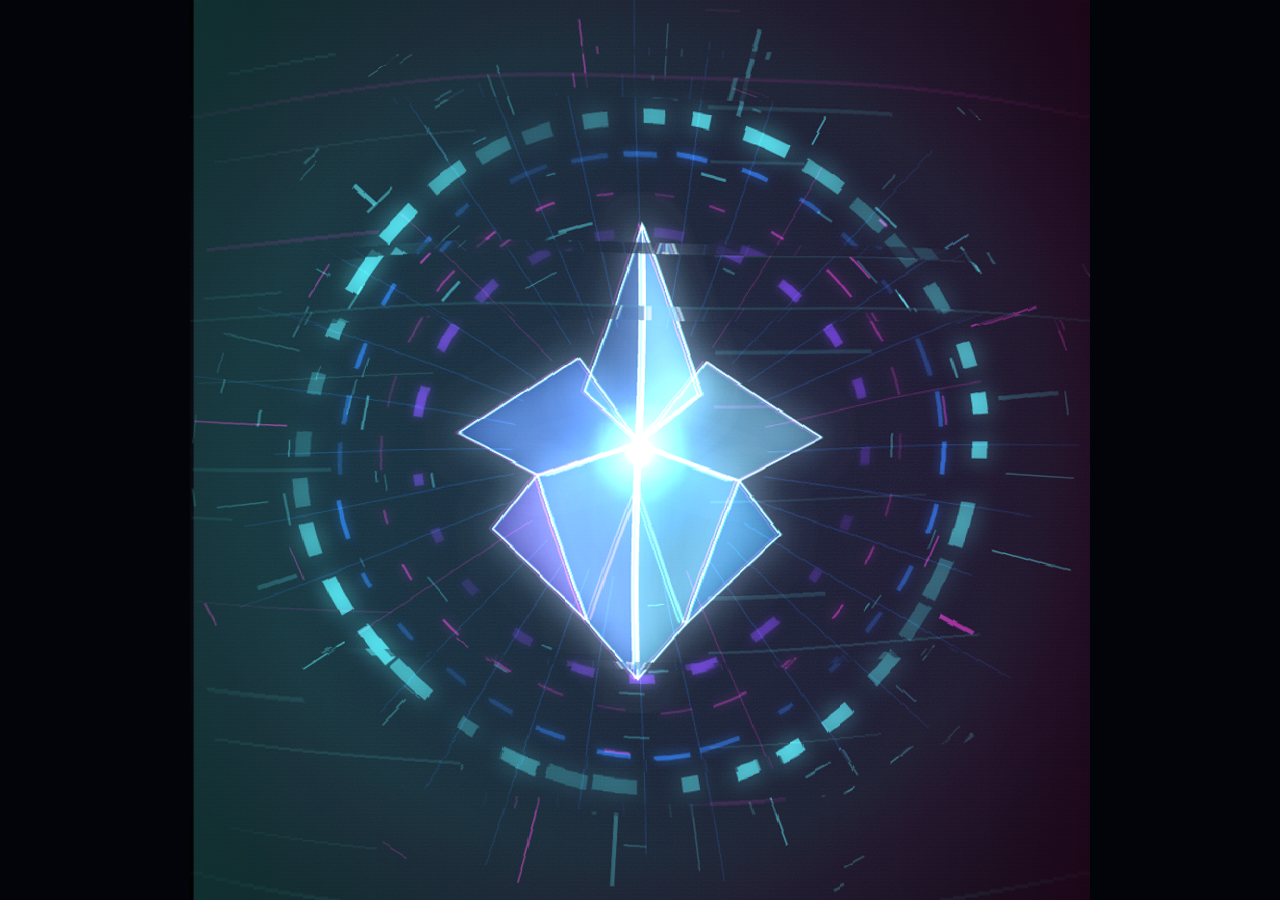
==== glitch-core/index.html @ b6e5d860 "Add files via upload" ====
<!DOCTYPE html>
<html lang="en">
<head>
  <meta charset="UTF-8" />
  <meta name="viewport" content="width=device-width, initial-scale=1, viewport-fit=cover" />
  <meta name="theme-color" content="#02040a" />
  <title>Glitch Core — Lens Distortion</title>
  <style>
    :root {
      color-scheme: dark;
      --cyan: #4ffcff;
      --blue: #1b75ff;
      --magenta: #ff2bd6;
      --violet: #7d31ff;
    }

    * { box-sizing: border-box; }

    html, body {
      width: 100%;
      height: 100%;
      margin: 0;
      overflow: hidden;
      background: #02040a;
    }

    body {
      display: grid;
      place-items: center;
      font-family: system-ui, sans-serif;
    }

    #stage {
      position: relative;
      width: min(100vw, 100vh);
      height: min(100vw, 100vh);
      overflow: hidden;
      isolation: isolate;
      background:
        radial-gradient(circle at 50% 48%, rgba(44, 104, 255, .13), transparent 38%),
        radial-gradient(circle at 50% 50%, #071022 0%, #02040a 68%, #000 100%);
    }

    canvas {
      position: absolute;
      inset: 0;
      width: 100%;
      height: 100%;
      image-rendering: auto;
    }

    #scanlines,
    #noise,
    #vignette,
    #lensGlow,
    #flash {
      position: absolute;
      inset: 0;
      pointer-events: none;
    }

    #scanlines {
      z-index: 5;
      opacity: .20;
      mix-blend-mode: screen;
      background: repeating-linear-gradient(
        to bottom,
        rgba(255,255,255,.035) 0,
        rgba(255,255,255,.035) 1px,
        rgba(0,0,0,.05) 2px,
        rgba(0,0,0,.05) 4px
      );
      animation: scanShift 7s linear infinite;
    }

    #noise {
      z-index: 6;
      opacity: .08;
      mix-blend-mode: screen;
      background-image: url("data:image/svg+xml,%3Csvg xmlns='http://www.w3.org/2000/svg' width='180' height='180' viewBox='0 0 180 180'%3E%3Cfilter id='n'%3E%3CfeTurbulence type='fractalNoise' baseFrequency='.95' numOctaves='3' stitchTiles='stitch'/%3E%3C/filter%3E%3Crect width='100%25' height='100%25' filter='url(%23n)' opacity='.9'/%3E%3C/svg%3E");
      animation: noiseMove .22s steps(2) infinite;
    }

    #lensGlow {
      z-index: 7;
      opacity: .72;
      mix-blend-mode: screen;
      background:
        radial-gradient(circle at 50% 50%, transparent 51%, rgba(79,252,255,.035) 63%, transparent 73%),
        radial-gradient(circle at 50% 50%, transparent 60%, rgba(255,43,214,.028) 77%, transparent 89%);
      animation: lensBreathe 5.2s ease-in-out infinite;
    }

    #vignette {
      z-index: 8;
      background:
        radial-gradient(circle at center, transparent 46%, rgba(0,0,0,.34) 77%, rgba(0,0,0,.86) 100%),
        linear-gradient(90deg, rgba(0,0,0,.25), transparent 13%, transparent 87%, rgba(0,0,0,.25));
    }

    #flash {
      z-index: 9;
      opacity: 0;
      mix-blend-mode: screen;
      background: linear-gradient(90deg, rgba(79,252,255,.45), rgba(255,43,214,.25));
    }

    @keyframes scanShift {
      from { transform: translateY(0); }
      to   { transform: translateY(8px); }
    }

    @keyframes noiseMove {
      0%   { transform: translate(0,0); }
      25%  { transform: translate(-2%,1%); }
      50%  { transform: translate(1%,-2%); }
      75%  { transform: translate(2%,2%); }
      100% { transform: translate(-1%,0); }
    }

    @keyframes lensBreathe {
      0%, 100% { transform: scale(1); opacity: .55; }
      50%      { transform: scale(1.035); opacity: .82; }
    }
  </style>
</head>
<body>
  <main id="stage" aria-label="Animated glitch art cooler display">
    <canvas id="display"></canvas>
    <div id="scanlines"></div>
    <div id="noise"></div>
    <div id="lensGlow"></div>
    <div id="vignette"></div>
    <div id="flash"></div>
  </main>

  <script>
    (() => {
      'use strict';

      const stage = document.getElementById('stage');
      const canvas = document.getElementById('display');
      const screenCtx = canvas.getContext('2d', { alpha: false });
      const flash = document.getElementById('flash');

      // The artwork is rendered off-screen first, then passed through a
      // two-axis strip warp to create animated barrel / lens distortion.
      const sceneCanvas = document.createElement('canvas');
      const warpCanvas = document.createElement('canvas');
      const ctx = sceneCanvas.getContext('2d', { alpha: false });
      const warpCtx = warpCanvas.getContext('2d', { alpha: false });

      const DPR_LIMIT = 1.75;
      const LENS_BANDS = 72;       // Lower this if the cooler browser struggles.
      const BASE_LENS = 0.085;     // Normal centre bulge strength.
      const LENS_BREATH = 0.014;   // Slow animated breathing amount.
      const GLITCH_LENS = 0.045;   // Extra distortion during glitch bursts.

      let dpr = 1;
      let size = 480;
      let last = performance.now();
      let glitchPower = 0;
      let nextGlitch = 500;
      let flashTime = 0;
      let seed = 1337;

      const particles = Array.from({ length: 86 }, (_, i) => ({
        a: Math.random() * Math.PI * 2,
        r: 78 + Math.random() * 170,
        s: 0.04 + Math.random() * 0.16,
        z: .3 + Math.random() * 1.1,
        l: 4 + Math.random() * 14,
        c: i % 6 === 0 ? 1 : 0
      }));

      function rand() {
        seed = (seed * 1664525 + 1013904223) >>> 0;
        return seed / 4294967296;
      }

      function configureCanvas(target, targetCtx) {
        target.width = Math.floor(size * dpr);
        target.height = Math.floor(size * dpr);
        targetCtx.setTransform(dpr, 0, 0, dpr, 0, 0);
        targetCtx.imageSmoothingEnabled = true;
        targetCtx.imageSmoothingQuality = 'high';
      }

      function resize() {
        const rect = stage.getBoundingClientRect();
        size = Math.max(1, Math.floor(Math.min(rect.width, rect.height)));
        dpr = Math.min(window.devicePixelRatio || 1, DPR_LIMIT);
        configureCanvas(canvas, screenCtx);
        configureCanvas(sceneCanvas, ctx);
        configureCanvas(warpCanvas, warpCtx);
      }

      function line(x1, y1, x2, y2, width, stroke, alpha = 1) {
        ctx.save();
        ctx.globalAlpha = alpha;
        ctx.strokeStyle = stroke;
        ctx.lineWidth = width;
        ctx.beginPath();
        ctx.moveTo(x1, y1);
        ctx.lineTo(x2, y2);
        ctx.stroke();
        ctx.restore();
      }

      function polygon(points, fill, stroke, glow = 0) {
        ctx.save();
        ctx.beginPath();
        ctx.moveTo(points[0][0], points[0][1]);
        for (let i = 1; i < points.length; i++) ctx.lineTo(points[i][0], points[i][1]);
        ctx.closePath();
        if (glow) {
          ctx.shadowBlur = glow;
          ctx.shadowColor = stroke || fill;
        }
        if (fill) {
          ctx.fillStyle = fill;
          ctx.fill();
        }
        if (stroke) {
          ctx.strokeStyle = stroke;
          ctx.lineWidth = 1.15;
          ctx.stroke();
        }
        ctx.restore();
      }

      function drawBackground(t, cx, cy, scale) {
        ctx.fillStyle = '#02040a';
        ctx.fillRect(0, 0, size, size);

        const g = ctx.createRadialGradient(cx, cy, 10, cx, cy, size * .68);
        g.addColorStop(0, 'rgba(15,54,95,.42)');
        g.addColorStop(.30, 'rgba(7,21,45,.46)');
        g.addColorStop(.72, 'rgba(2,6,15,.88)');
        g.addColorStop(1, '#010206');
        ctx.fillStyle = g;
        ctx.fillRect(0, 0, size, size);

        ctx.save();
        ctx.translate(cx, cy);
        ctx.rotate(-t * .018);
        ctx.globalAlpha = .19;
        for (let i = 0; i < 32; i++) {
          const a = i / 32 * Math.PI * 2;
          const len = size * (.34 + ((i * 19) % 7) * .018);
          line(Math.cos(a) * 60 * scale, Math.sin(a) * 60 * scale,
               Math.cos(a) * len, Math.sin(a) * len, .55,
               i % 7 === 0 ? '#ff2bd6' : '#1b75ff', .48);
        }
        ctx.restore();
      }

      function drawParticles(t, cx, cy, scale) {
        ctx.save();
        ctx.translate(cx, cy);
        ctx.globalCompositeOperation = 'lighter';
        for (const p of particles) {
          const a = p.a + t * p.s;
          const pulse = .72 + Math.sin(t * 2.2 + p.a * 4) * .28;
          const r = p.r * scale + Math.sin(t * .9 + p.a * 3) * 4 * scale;
          const x = Math.cos(a) * r;
          const y = Math.sin(a) * r * .92;
          ctx.save();
          ctx.translate(x, y);
          ctx.rotate(a + Math.PI / 2);
          ctx.fillStyle = p.c
            ? `rgba(255,43,214,${.18 + pulse * .36})`
            : `rgba(79,252,255,${.12 + pulse * .34})`;
          ctx.fillRect(-p.l * scale * .5, -p.z * scale * .5, p.l * scale, p.z * scale);
          ctx.restore();
        }
        ctx.restore();
      }

      function drawRings(t, cx, cy, scale) {
        ctx.save();
        ctx.translate(cx, cy);
        ctx.globalCompositeOperation = 'lighter';

        const ringDefs = [
          { r: 159, w: 7,   a: .63, s:  .18, c: '#4ffcff' },
          { r: 142, w: 2.2, a: .52, s: -.28, c: '#1b75ff' },
          { r: 123, w: 1.1, a: .46, s:  .41, c: '#ff2bd6' },
          { r: 105, w: 4.6, a: .42, s: -.13, c: '#7d31ff' }
        ];

        for (let ri = 0; ri < ringDefs.length; ri++) {
          const rd = ringDefs[ri];
          const count = 36 - ri * 5;
          ctx.save();
          ctx.rotate(t * rd.s);
          for (let i = 0; i < count; i++) {
            const a = i / count * Math.PI * 2;
            const wobble = Math.sin(t * 1.7 + i * 1.73 + ri) * .018;
            const seg = .055 + ((i * 7 + ri * 5) % 8) * .012;
            const r = (rd.r + Math.sin(t * 1.4 + i) * 1.7) * scale;
            ctx.beginPath();
            ctx.arc(0, 0, r, a + wobble, a + seg + wobble);
            ctx.lineWidth = rd.w * scale;
            ctx.strokeStyle = rd.c;
            ctx.globalAlpha = rd.a * (.65 + .35 * Math.sin(t * 2.1 + i * .91));
            ctx.shadowBlur = ri === 0 ? 12 * scale : 5 * scale;
            ctx.shadowColor = rd.c;
            ctx.stroke();
          }
          ctx.restore();
        }

        for (let i = 0; i < 28; i++) {
          const a = i / 28 * Math.PI * 2 + t * .045;
          const flicker = .45 + .55 * Math.sin(t * 3.4 + i * 2.1);
          const r1 = (167 + (i % 4) * 3) * scale;
          const r2 = (178 + (i % 7) * 5 + flicker * 8) * scale;
          line(Math.cos(a) * r1, Math.sin(a) * r1,
               Math.cos(a) * r2, Math.sin(a) * r2,
               (i % 5 === 0 ? 2.2 : .8) * scale,
               i % 6 === 0 ? '#ff2bd6' : '#4ffcff',
               .22 + flicker * .42);
        }

        ctx.restore();
      }

      function drawCrystalLayer(cx, cy, scale, xOffset, color, alpha) {
        ctx.save();
        ctx.translate(cx + xOffset, cy);
        ctx.globalAlpha = alpha;
        ctx.globalCompositeOperation = 'lighter';

        const s = scale;
        const glow = 18 * s;

        polygon([[0,-111*s],[-28*s,-29*s],[0,-5*s],[29*s,-29*s]], 'rgba(26,101,255,.16)', color, glow);
        polygon([[0,-111*s],[0,-5*s],[29*s,-29*s]], 'rgba(111,238,255,.19)', color, glow);
        polygon([[-31*s,-45*s],[-88*s,-7*s],[-49*s,13*s],[0,-4*s]], 'rgba(24,84,255,.22)', color, glow);
        polygon([[31*s,-45*s],[88*s,-7*s],[49*s,13*s],[0,-4*s]], 'rgba(89,223,255,.19)', color, glow);
        polygon([[0,-5*s],[-49*s,13*s],[-24*s,83*s],[0,110*s]], 'rgba(13,71,176,.35)', color, glow);
        polygon([[0,-5*s],[49*s,13*s],[24*s,83*s],[0,110*s]], 'rgba(57,213,255,.24)', color, glow);
        polygon([[-49*s,13*s],[-70*s,40*s],[-24*s,83*s]], 'rgba(91,45,255,.25)', color, glow);
        polygon([[49*s,13*s],[70*s,40*s],[24*s,83*s]], 'rgba(0,160,255,.23)', color, glow);

        line(0,-98*s,0,103*s,1.2*s,'#dffeff',.78);
        line(-45*s,13*s,0,-4*s,.85*s,'#4ffcff',.72);
        line(45*s,13*s,0,-4*s,.85*s,'#4ffcff',.72);
        line(-23*s,82*s,0,18*s,.72*s,'#7d31ff',.62);
        line(23*s,82*s,0,18*s,.72*s,'#4ffcff',.62);

        ctx.restore();
      }

      function drawCrystal(t, cx, cy, scale) {
        const pulse = .94 + Math.sin(t * 2.35) * .035;
        const jitter = glitchPower > .15 ? (rand() - .5) * 6 * glitchPower : 0;
        const s = scale * pulse;

        drawCrystalLayer(cx, cy, s, -2.6 * glitchPower + jitter, '#ff2bd6', .36 * glitchPower);
        drawCrystalLayer(cx, cy, s,  2.8 * glitchPower + jitter, '#4ffcff', .38 * glitchPower);
        drawCrystalLayer(cx, cy, s, jitter * .35, '#bffcff', .96);

        ctx.save();
        ctx.globalCompositeOperation = 'lighter';
        const flare = ctx.createRadialGradient(cx, cy, 0, cx, cy, 58 * scale);
        flare.addColorStop(0, 'rgba(255,255,255,.98)');
        flare.addColorStop(.13, 'rgba(112,245,255,.74)');
        flare.addColorStop(.44, 'rgba(38,124,255,.22)');
        flare.addColorStop(1, 'rgba(0,0,0,0)');
        ctx.fillStyle = flare;
        ctx.beginPath();
        ctx.arc(cx, cy, 58 * scale, 0, Math.PI * 2);
        ctx.fill();
        ctx.restore();
      }

      function drawDataBars(t, cx, cy, scale) {
        ctx.save();
        ctx.globalCompositeOperation = 'lighter';
        for (let i = 0; i < 22; i++) {
          const y = (24 + i * 19 + ((t * 48 + i * 13) % 19)) * scale;
          const wide = ((i * 37) % 120 + 18) * scale;
          const left = i % 2 ? cx - 210 * scale : cx + 34 * scale;
          ctx.fillStyle = i % 5 === 0 ? 'rgba(255,43,214,.15)' : 'rgba(79,252,255,.12)';
          ctx.fillRect(left, y, wide, Math.max(.5, ((i % 3) + 1) * .65 * scale));
        }
        ctx.restore();
      }

      function drawGlitchSlices() {
        if (glitchPower < .04) return;

        const count = 3 + Math.floor(glitchPower * 10);
        const snapshot = document.createElement('canvas');
        snapshot.width = sceneCanvas.width;
        snapshot.height = sceneCanvas.height;
        snapshot.getContext('2d').drawImage(sceneCanvas, 0, 0);

        ctx.save();
        for (let i = 0; i < count; i++) {
          const h = (2 + rand() * 24) * dpr;
          const y = rand() * (sceneCanvas.height - h);
          const dx = (rand() - .5) * 55 * dpr * glitchPower;
          ctx.globalAlpha = .38 + rand() * .58;
          ctx.drawImage(snapshot, 0, y, sceneCanvas.width, h,
                        dx / dpr, y / dpr, size, h / dpr);

          if (rand() > .62) {
            ctx.fillStyle = rand() > .5 ? 'rgba(79,252,255,.18)' : 'rgba(255,43,214,.16)';
            ctx.fillRect(0, y / dpr, size, Math.max(1, h / dpr * .16));
          }
        }
        ctx.restore();
      }

      function applyLensDistortion(t) {
        const breath = Math.sin(t * 1.18) * LENS_BREATH;
        const strength = BASE_LENS + breath + glitchPower * GLITCH_LENS;
        const band = size / LENS_BANDS;
        const burstWobble = .35 + glitchPower * 4.8;

        // Horizontal bulge: middle rows widen the image most.
        warpCtx.setTransform(dpr, 0, 0, dpr, 0, 0);
        warpCtx.globalCompositeOperation = 'source-over';
        warpCtx.globalAlpha = 1;
        warpCtx.fillStyle = '#02040a';
        warpCtx.fillRect(0, 0, size, size);

        for (let i = 0; i < LENS_BANDS; i++) {
          const y = i * band;
          const h = band + 1.25;
          const ny = ((y + band * .5) - size * .5) / (size * .5);
          const curve = Math.max(0, 1 - ny * ny);
          const widthScale = 1 + strength * curve;
          const destW = size * widthScale;
          const wobble = Math.sin(t * 1.9 + ny * 5.2) * burstWobble * curve;
          const dx = (size - destW) * .5 + wobble;

          warpCtx.drawImage(
            sceneCanvas,
            0, Math.floor(y * dpr), sceneCanvas.width, Math.ceil(h * dpr),
            dx, y, destW, h
          );
        }

        // Vertical bulge: middle columns stretch vertically most.
        screenCtx.setTransform(dpr, 0, 0, dpr, 0, 0);
        screenCtx.globalCompositeOperation = 'source-over';
        screenCtx.globalAlpha = 1;
        screenCtx.fillStyle = '#02040a';
        screenCtx.fillRect(0, 0, size, size);

        for (let i = 0; i < LENS_BANDS; i++) {
          const x = i * band;
          const w = band + 1.25;
          const nx = ((x + band * .5) - size * .5) / (size * .5);
          const curve = Math.max(0, 1 - nx * nx);
          const heightScale = 1 + strength * curve;
          const destH = size * heightScale;
          const wobble = Math.cos(t * 1.55 + nx * 4.8) * burstWobble * curve;
          const dy = (size - destH) * .5 + wobble;

          screenCtx.drawImage(
            warpCanvas,
            Math.floor(x * dpr), 0, Math.ceil(w * dpr), warpCanvas.height,
            x, dy, w, destH
          );
        }

        // Thin refractive highlight around the lens perimeter.
        screenCtx.save();
        screenCtx.globalCompositeOperation = 'screen';
        screenCtx.globalAlpha = .22 + glitchPower * .12;
        const rim = screenCtx.createRadialGradient(
          size * .5, size * .5, size * .31,
          size * .5, size * .5, size * .56
        );
        rim.addColorStop(0, 'rgba(0,0,0,0)');
        rim.addColorStop(.58, 'rgba(79,252,255,.025)');
        rim.addColorStop(.79, 'rgba(255,43,214,.045)');
        rim.addColorStop(1, 'rgba(0,0,0,0)');
        screenCtx.fillStyle = rim;
        screenCtx.fillRect(0, 0, size, size);
        screenCtx.restore();
      }

      function draw(tms) {
        const dt = Math.min(40, tms - last);
        last = tms;
        const t = tms / 1000;
        const scale = size / 480;
        const cx = size / 2;
        const cy = size / 2;

        if (tms > nextGlitch) {
          glitchPower = .4 + Math.random() * .7;
          flashTime = Math.random() > .6 ? 70 + Math.random() * 90 : 0;
          nextGlitch = tms + 520 + Math.random() * 1800;
        }
        glitchPower *= Math.pow(.935, dt / 16.67);

        drawBackground(t, cx, cy, scale);
        drawDataBars(t, cx, cy, scale);
        drawParticles(t, cx, cy, scale);
        drawRings(t, cx, cy, scale);
        drawCrystal(t, cx, cy, scale);
        drawGlitchSlices();
        applyLensDistortion(t);

        if (flashTime > 0) {
          flashTime -= dt;
          flash.style.opacity = String(Math.min(.4, flashTime / 180));
          flash.style.transform = `translateX(${(Math.random() - .5) * 9}px)`;
        } else {
          flash.style.opacity = '0';
        }

        requestAnimationFrame(draw);
      }

      window.addEventListener('resize', resize, { passive: true });
      document.addEventListener('visibilitychange', () => {
        last = performance.now();
      });

      resize();
      requestAnimationFrame(draw);
    })();
  </script>
</body>
</html>
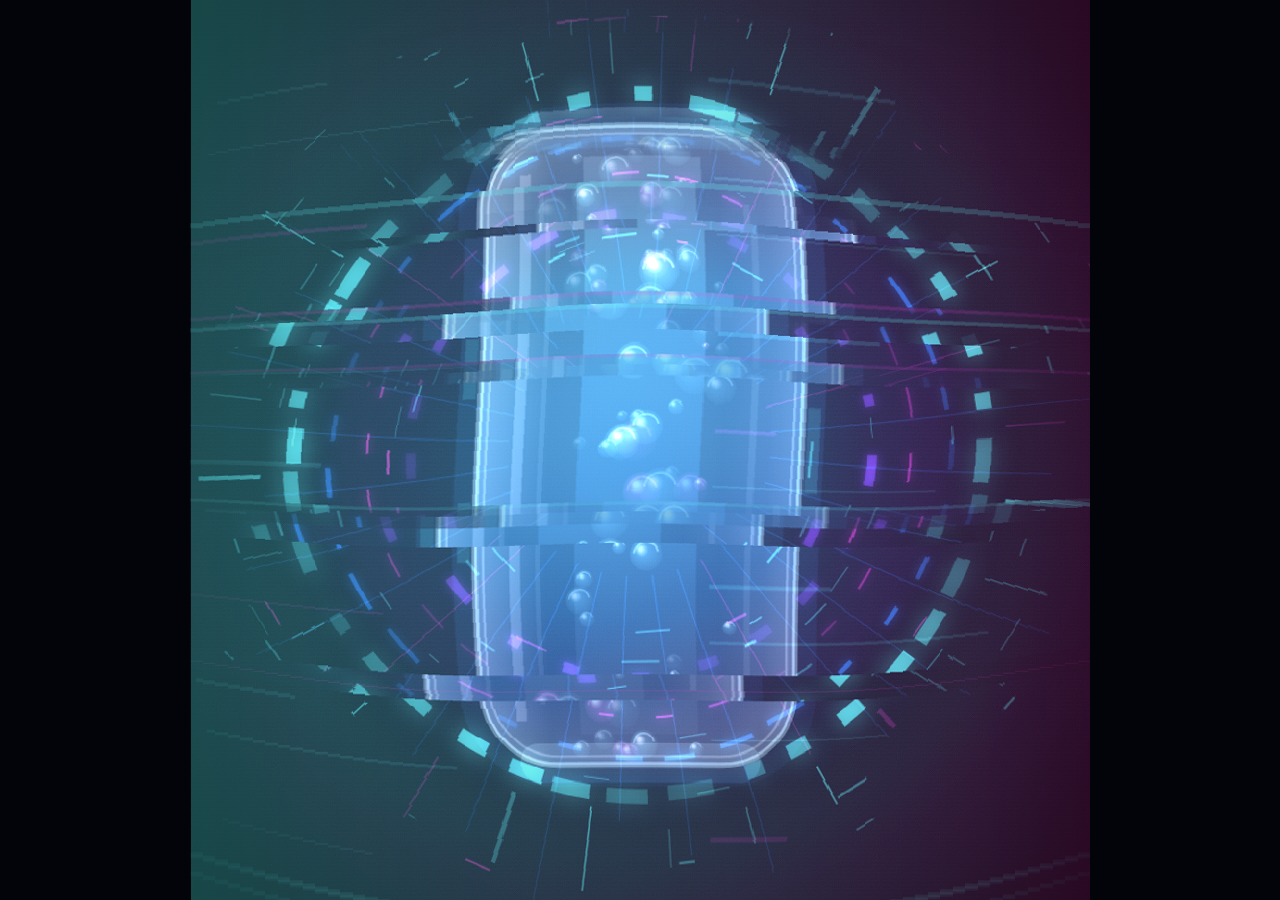
==== commit a0099efa: "Add files via upload" ====
--- a/glitch-core/index.html
+++ b/glitch-core/index.html
@@ -4,7 +4,7 @@
   <meta charset="UTF-8" />
   <meta name="viewport" content="width=device-width, initial-scale=1, viewport-fit=cover" />
   <meta name="theme-color" content="#02040a" />
-  <title>Glitch Core — Lens Distortion</title>
+  <title>Glitch Core — Premium Cryo Chamber</title>
   <style>
     :root {
       color-scheme: dark;
@@ -143,18 +143,16 @@
       const screenCtx = canvas.getContext('2d', { alpha: false });
       const flash = document.getElementById('flash');
 
-      // The artwork is rendered off-screen first, then passed through a
-      // two-axis strip warp to create animated barrel / lens distortion.
       const sceneCanvas = document.createElement('canvas');
       const warpCanvas = document.createElement('canvas');
       const ctx = sceneCanvas.getContext('2d', { alpha: false });
       const warpCtx = warpCanvas.getContext('2d', { alpha: false });
 
       const DPR_LIMIT = 1.75;
-      const LENS_BANDS = 72;       // Lower this if the cooler browser struggles.
-      const BASE_LENS = 0.085;     // Normal centre bulge strength.
-      const LENS_BREATH = 0.014;   // Slow animated breathing amount.
-      const GLITCH_LENS = 0.045;   // Extra distortion during glitch bursts.
+      const LENS_BANDS = 72;
+      const BASE_LENS = 0.085;
+      const LENS_BREATH = 0.014;
+      const GLITCH_LENS = 0.075;
 
       let dpr = 1;
       let size = 480;
@@ -173,9 +171,32 @@
         c: i % 6 === 0 ? 1 : 0
       }));
 
+      const bubbles = Array.from({ length: 68 }, () => ({
+        x: 0,
+        y: 0,
+        r: 0,
+        speed: 0,
+        drift: 0,
+        wobble: 0,
+        alpha: 0,
+        tint: 0
+      }));
+
       function rand() {
         seed = (seed * 1664525 + 1013904223) >>> 0;
         return seed / 4294967296;
+      }
+
+      function resetBubble(b, initial = false) {
+        const spread = 72;
+        b.x = (rand() - .5) * spread;
+        b.y = initial ? (rand() * 248 - 124) : 128 + rand() * 22;
+        b.r = 1.6 + rand() * 8.8;
+        b.speed = .34 + rand() * .74;
+        b.drift = .35 + rand() * 1.25;
+        b.wobble = rand() * Math.PI * 2;
+        b.alpha = .14 + rand() * .46;
+        b.tint = rand();
       }
 
       function configureCanvas(target, targetCtx) {
@@ -326,53 +347,168 @@
         ctx.restore();
       }
 
-      function drawCrystalLayer(cx, cy, scale, xOffset, color, alpha) {
-        ctx.save();
-        ctx.translate(cx + xOffset, cy);
-        ctx.globalAlpha = alpha;
+      function roundRectPath(x, y, w, h, r) {
+        const rr = Math.min(r, w * .5, h * .5);
+        ctx.beginPath();
+        ctx.moveTo(x + rr, y);
+        ctx.arcTo(x + w, y, x + w, y + h, rr);
+        ctx.arcTo(x + w, y + h, x, y + h, rr);
+        ctx.arcTo(x, y + h, x, y, rr);
+        ctx.arcTo(x, y, x + w, y, rr);
+        ctx.closePath();
+      }
+
+      function drawCryoChamber(t, cx, cy, scale) {
+        const chamberW = 148 * scale;
+        const chamberH = 292 * scale;
+        const x = cx - chamberW / 2;
+        const y = cy - chamberH / 2;
+        const radius = 34 * scale;
+
+        ctx.save();
         ctx.globalCompositeOperation = 'lighter';
 
-        const s = scale;
-        const glow = 18 * s;
-
-        polygon([[0,-111*s],[-28*s,-29*s],[0,-5*s],[29*s,-29*s]], 'rgba(26,101,255,.16)', color, glow);
-        polygon([[0,-111*s],[0,-5*s],[29*s,-29*s]], 'rgba(111,238,255,.19)', color, glow);
-        polygon([[-31*s,-45*s],[-88*s,-7*s],[-49*s,13*s],[0,-4*s]], 'rgba(24,84,255,.22)', color, glow);
-        polygon([[31*s,-45*s],[88*s,-7*s],[49*s,13*s],[0,-4*s]], 'rgba(89,223,255,.19)', color, glow);
-        polygon([[0,-5*s],[-49*s,13*s],[-24*s,83*s],[0,110*s]], 'rgba(13,71,176,.35)', color, glow);
-        polygon([[0,-5*s],[49*s,13*s],[24*s,83*s],[0,110*s]], 'rgba(57,213,255,.24)', color, glow);
-        polygon([[-49*s,13*s],[-70*s,40*s],[-24*s,83*s]], 'rgba(91,45,255,.25)', color, glow);
-        polygon([[49*s,13*s],[70*s,40*s],[24*s,83*s]], 'rgba(0,160,255,.23)', color, glow);
-
-        line(0,-98*s,0,103*s,1.2*s,'#dffeff',.78);
-        line(-45*s,13*s,0,-4*s,.85*s,'#4ffcff',.72);
-        line(45*s,13*s,0,-4*s,.85*s,'#4ffcff',.72);
-        line(-23*s,82*s,0,18*s,.72*s,'#7d31ff',.62);
-        line(23*s,82*s,0,18*s,.72*s,'#4ffcff',.62);
-
-        ctx.restore();
-      }
-
-      function drawCrystal(t, cx, cy, scale) {
-        const pulse = .94 + Math.sin(t * 2.35) * .035;
-        const jitter = glitchPower > .15 ? (rand() - .5) * 6 * glitchPower : 0;
-        const s = scale * pulse;
-
-        drawCrystalLayer(cx, cy, s, -2.6 * glitchPower + jitter, '#ff2bd6', .36 * glitchPower);
-        drawCrystalLayer(cx, cy, s,  2.8 * glitchPower + jitter, '#4ffcff', .38 * glitchPower);
-        drawCrystalLayer(cx, cy, s, jitter * .35, '#bffcff', .96);
-
-        ctx.save();
-        ctx.globalCompositeOperation = 'lighter';
-        const flare = ctx.createRadialGradient(cx, cy, 0, cx, cy, 58 * scale);
-        flare.addColorStop(0, 'rgba(255,255,255,.98)');
-        flare.addColorStop(.13, 'rgba(112,245,255,.74)');
-        flare.addColorStop(.44, 'rgba(38,124,255,.22)');
-        flare.addColorStop(1, 'rgba(0,0,0,0)');
-        ctx.fillStyle = flare;
+        const aura = ctx.createRadialGradient(cx, cy, 28 * scale, cx, cy, 176 * scale);
+        aura.addColorStop(0, 'rgba(109,237,255,.16)');
+        aura.addColorStop(.36, 'rgba(46,152,255,.14)');
+        aura.addColorStop(.72, 'rgba(122,40,255,.08)');
+        aura.addColorStop(1, 'rgba(0,0,0,0)');
+        ctx.fillStyle = aura;
         ctx.beginPath();
-        ctx.arc(cx, cy, 58 * scale, 0, Math.PI * 2);
+        ctx.ellipse(cx, cy, 162 * scale, 174 * scale, 0, 0, Math.PI * 2);
         ctx.fill();
+
+        roundRectPath(x - 10 * scale, y - 10 * scale, chamberW + 20 * scale, chamberH + 20 * scale, radius + 8 * scale);
+        const frameFill = ctx.createLinearGradient(x, y, x + chamberW, y + chamberH);
+        frameFill.addColorStop(0, 'rgba(13,34,67,.32)');
+        frameFill.addColorStop(.4, 'rgba(29,75,135,.20)');
+        frameFill.addColorStop(1, 'rgba(8,19,40,.34)');
+        ctx.fillStyle = frameFill;
+        ctx.fill();
+
+        roundRectPath(x, y, chamberW, chamberH, radius);
+        const glass = ctx.createLinearGradient(x, y, x + chamberW, y + chamberH);
+        glass.addColorStop(0, 'rgba(225,248,255,.12)');
+        glass.addColorStop(.12, 'rgba(124,227,255,.14)');
+        glass.addColorStop(.38, 'rgba(45,146,255,.23)');
+        glass.addColorStop(.72, 'rgba(16,86,188,.19)');
+        glass.addColorStop(1, 'rgba(236,252,255,.08)');
+        ctx.fillStyle = glass;
+        ctx.fill();
+
+        ctx.save();
+        roundRectPath(x, y, chamberW, chamberH, radius);
+        ctx.clip();
+
+        const internalGlow = ctx.createLinearGradient(cx, y, cx, y + chamberH);
+        internalGlow.addColorStop(0, 'rgba(255,255,255,.05)');
+        internalGlow.addColorStop(.24, 'rgba(104,228,255,.17)');
+        internalGlow.addColorStop(.58, 'rgba(59,156,255,.16)');
+        internalGlow.addColorStop(1, 'rgba(10,37,96,.14)');
+        ctx.fillStyle = internalGlow;
+        ctx.fillRect(x, y, chamberW, chamberH);
+
+        const core = ctx.createLinearGradient(cx, y, cx, y + chamberH);
+        core.addColorStop(0, 'rgba(255,255,255,.08)');
+        core.addColorStop(.18, 'rgba(140,239,255,.16)');
+        core.addColorStop(.55, 'rgba(52,154,255,.12)');
+        core.addColorStop(1, 'rgba(255,255,255,.02)');
+        ctx.fillStyle = core;
+        ctx.fillRect(cx - 28 * scale, y + 14 * scale, 56 * scale, chamberH - 28 * scale);
+
+        for (const b of bubbles) {
+          b.y -= b.speed * (1 + Math.sin(t * 1.05 + b.wobble) * .16) * 1.9 * scale;
+          if (b.y < -136) resetBubble(b, false);
+          const bx = cx + b.x * scale + Math.sin(t * b.drift + b.wobble) * 10.5 * scale;
+          const by = cy + b.y * scale + Math.cos(t * 1.65 + b.wobble) * 1.8 * scale;
+          const br = b.r * scale * (0.92 + Math.sin(t * 1.8 + b.wobble) * .1);
+
+          ctx.save();
+          ctx.globalAlpha = b.alpha;
+          const bg = ctx.createRadialGradient(bx - br * .34, by - br * .34, br * .12, bx, by, br * 1.24);
+          if (b.tint > .75) {
+            bg.addColorStop(0, 'rgba(255,255,255,.95)');
+            bg.addColorStop(.28, 'rgba(255,110,233,.30)');
+            bg.addColorStop(1, 'rgba(255,110,233,0)');
+          } else {
+            bg.addColorStop(0, 'rgba(255,255,255,.96)');
+            bg.addColorStop(.26, 'rgba(143,239,255,.30)');
+            bg.addColorStop(1, 'rgba(143,239,255,0)');
+          }
+          ctx.fillStyle = bg;
+          ctx.beginPath();
+          ctx.arc(bx, by, br, 0, Math.PI * 2);
+          ctx.fill();
+
+          ctx.strokeStyle = b.tint > .75 ? 'rgba(255,110,233,.42)' : 'rgba(218,250,255,.50)';
+          ctx.lineWidth = Math.max(.7, br * .12);
+          ctx.beginPath();
+          ctx.arc(bx, by, br * .76, Math.PI * 1.03, Math.PI * 1.92);
+          ctx.stroke();
+          ctx.restore();
+        }
+
+        const sheen = ctx.createLinearGradient(x, y, x + chamberW, y);
+        sheen.addColorStop(0, 'rgba(255,255,255,.24)');
+        sheen.addColorStop(.14, 'rgba(255,255,255,.08)');
+        sheen.addColorStop(.22, 'rgba(255,255,255,0)');
+        sheen.addColorStop(.76, 'rgba(255,255,255,0)');
+        sheen.addColorStop(.9, 'rgba(255,255,255,.07)');
+        sheen.addColorStop(1, 'rgba(255,255,255,.18)');
+        ctx.fillStyle = sheen;
+        ctx.fillRect(x, y, chamberW, chamberH);
+
+        ctx.fillStyle = 'rgba(255,255,255,.14)';
+        ctx.fillRect(x + 16 * scale, y + 20 * scale, 5 * scale, chamberH - 40 * scale);
+        ctx.fillStyle = 'rgba(255,255,255,.06)';
+        ctx.fillRect(x + 28 * scale, y + 28 * scale, 2.2 * scale, chamberH - 56 * scale);
+        ctx.fillRect(x + chamberW - 24 * scale, y + 34 * scale, 3 * scale, chamberH - 68 * scale);
+
+        const frost = ctx.createLinearGradient(cx, y, cx, y + chamberH);
+        frost.addColorStop(0, 'rgba(255,255,255,.12)');
+        frost.addColorStop(.10, 'rgba(255,255,255,0)');
+        frost.addColorStop(.88, 'rgba(255,255,255,0)');
+        frost.addColorStop(1, 'rgba(255,255,255,.10)');
+        ctx.fillStyle = frost;
+        ctx.fillRect(x, y, chamberW, chamberH);
+
+        ctx.restore();
+
+        ctx.lineWidth = 2.6 * scale;
+        ctx.strokeStyle = 'rgba(214,250,255,.34)';
+        roundRectPath(x, y, chamberW, chamberH, radius);
+        ctx.stroke();
+
+        ctx.lineWidth = 1.15 * scale;
+        ctx.strokeStyle = 'rgba(255,255,255,.18)';
+        roundRectPath(x + 4 * scale, y + 4 * scale, chamberW - 8 * scale, chamberH - 8 * scale, radius - 3 * scale);
+        ctx.stroke();
+
+        const capW = chamberW * .78;
+        const capX = cx - capW / 2;
+        const capH = 18 * scale;
+
+        const topCap = ctx.createLinearGradient(cx, y - 14 * scale, cx, y + 12 * scale);
+        topCap.addColorStop(0, 'rgba(230,249,255,.24)');
+        topCap.addColorStop(.55, 'rgba(93,198,255,.18)');
+        topCap.addColorStop(1, 'rgba(20,60,120,.12)');
+        ctx.fillStyle = topCap;
+        roundRectPath(capX, y - 8 * scale, capW, capH, 9 * scale);
+        ctx.fill();
+
+        const bottomCap = ctx.createLinearGradient(cx, y + chamberH - 10 * scale, cx, y + chamberH + 20 * scale);
+        bottomCap.addColorStop(0, 'rgba(220,247,255,.14)');
+        bottomCap.addColorStop(.6, 'rgba(62,148,255,.16)');
+        bottomCap.addColorStop(1, 'rgba(14,42,90,.22)');
+        ctx.fillStyle = bottomCap;
+        roundRectPath(capX, y + chamberH - 10 * scale, capW, capH, 9 * scale);
+        ctx.fill();
+
+        ctx.fillStyle = 'rgba(79,252,255,.13)';
+        ctx.fillRect(x - 8 * scale, cy - 52 * scale, 6 * scale, 28 * scale);
+        ctx.fillRect(x - 8 * scale, cy + 24 * scale, 6 * scale, 28 * scale);
+        ctx.fillRect(x + chamberW + 2 * scale, cy - 20 * scale, 6 * scale, 40 * scale);
+
         ctx.restore();
       }
 
@@ -392,7 +528,7 @@
       function drawGlitchSlices() {
         if (glitchPower < .04) return;
 
-        const count = 3 + Math.floor(glitchPower * 10);
+        const count = 7 + Math.floor(glitchPower * 14);
         const snapshot = document.createElement('canvas');
         snapshot.width = sceneCanvas.width;
         snapshot.height = sceneCanvas.height;
@@ -400,15 +536,15 @@
 
         ctx.save();
         for (let i = 0; i < count; i++) {
-          const h = (2 + rand() * 24) * dpr;
+          const h = (3 + rand() * 34) * dpr;
           const y = rand() * (sceneCanvas.height - h);
-          const dx = (rand() - .5) * 55 * dpr * glitchPower;
-          ctx.globalAlpha = .38 + rand() * .58;
+          const dx = (rand() - .5) * 92 * dpr * glitchPower;
+          ctx.globalAlpha = .46 + rand() * .62;
           ctx.drawImage(snapshot, 0, y, sceneCanvas.width, h,
                         dx / dpr, y / dpr, size, h / dpr);
 
           if (rand() > .62) {
-            ctx.fillStyle = rand() > .5 ? 'rgba(79,252,255,.18)' : 'rgba(255,43,214,.16)';
+            ctx.fillStyle = rand() > .5 ? 'rgba(79,252,255,.26)' : 'rgba(255,43,214,.24)';
             ctx.fillRect(0, y / dpr, size, Math.max(1, h / dpr * .16));
           }
         }
@@ -421,7 +557,6 @@
         const band = size / LENS_BANDS;
         const burstWobble = .35 + glitchPower * 4.8;
 
-        // Horizontal bulge: middle rows widen the image most.
         warpCtx.setTransform(dpr, 0, 0, dpr, 0, 0);
         warpCtx.globalCompositeOperation = 'source-over';
         warpCtx.globalAlpha = 1;
@@ -445,7 +580,6 @@
           );
         }
 
-        // Vertical bulge: middle columns stretch vertically most.
         screenCtx.setTransform(dpr, 0, 0, dpr, 0, 0);
         screenCtx.globalCompositeOperation = 'source-over';
         screenCtx.globalAlpha = 1;
@@ -469,7 +603,6 @@
           );
         }
 
-        // Thin refractive highlight around the lens perimeter.
         screenCtx.save();
         screenCtx.globalCompositeOperation = 'screen';
         screenCtx.globalAlpha = .22 + glitchPower * .12;
@@ -495,23 +628,23 @@
         const cy = size / 2;
 
         if (tms > nextGlitch) {
-          glitchPower = .4 + Math.random() * .7;
-          flashTime = Math.random() > .6 ? 70 + Math.random() * 90 : 0;
-          nextGlitch = tms + 520 + Math.random() * 1800;
-        }
-        glitchPower *= Math.pow(.935, dt / 16.67);
+          glitchPower = .75 + Math.random() * .95;
+          flashTime = Math.random() > .35 ? 110 + Math.random() * 150 : 0;
+          nextGlitch = tms + 320 + Math.random() * 950;
+        }
+        glitchPower *= Math.pow(.955, dt / 16.67);
 
         drawBackground(t, cx, cy, scale);
         drawDataBars(t, cx, cy, scale);
         drawParticles(t, cx, cy, scale);
         drawRings(t, cx, cy, scale);
-        drawCrystal(t, cx, cy, scale);
+        drawCryoChamber(t, cx, cy, scale);
         drawGlitchSlices();
         applyLensDistortion(t);
 
         if (flashTime > 0) {
           flashTime -= dt;
-          flash.style.opacity = String(Math.min(.4, flashTime / 180));
+          flash.style.opacity = String(Math.min(.62, flashTime / 180));
           flash.style.transform = `translateX(${(Math.random() - .5) * 9}px)`;
         } else {
           flash.style.opacity = '0';
@@ -525,6 +658,7 @@
         last = performance.now();
       });
 
+      for (const b of bubbles) resetBubble(b, true);
       resize();
       requestAnimationFrame(draw);
     })();
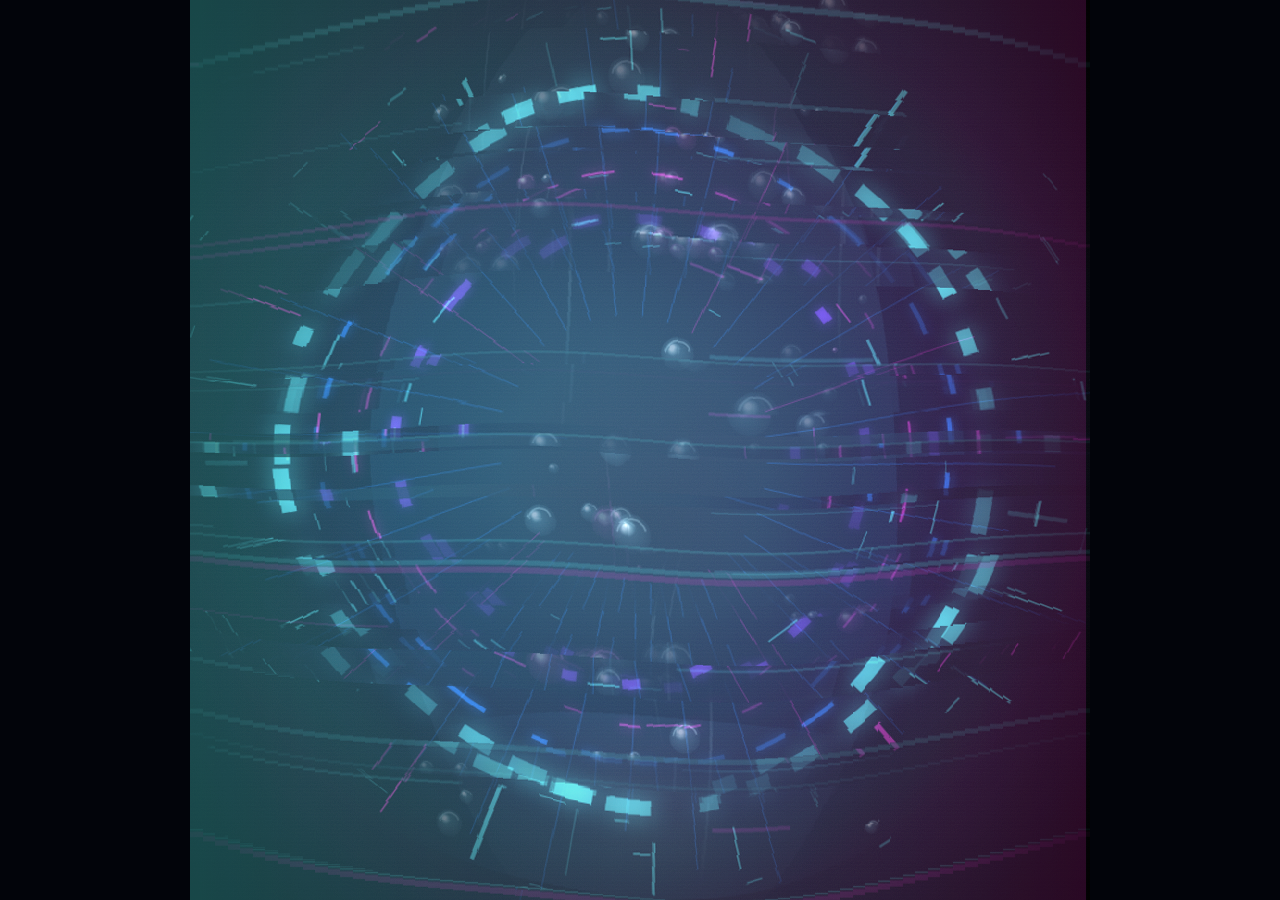
==== commit 36fa4e90: "Add files via upload" ====
--- a/glitch-core/index.html
+++ b/glitch-core/index.html
@@ -188,14 +188,14 @@
       }
 
       function resetBubble(b, initial = false) {
-        const spread = 72;
+        const spread = 210;
         b.x = (rand() - .5) * spread;
-        b.y = initial ? (rand() * 248 - 124) : 128 + rand() * 22;
-        b.r = 1.6 + rand() * 8.8;
-        b.speed = .34 + rand() * .74;
-        b.drift = .35 + rand() * 1.25;
+        b.y = initial ? (rand() * 430 - 215) : 228 + rand() * 52;
+        b.r = 1.4 + rand() * 8.6;
+        b.speed = .32 + rand() * .72;
+        b.drift = .30 + rand() * 1.30;
         b.wobble = rand() * Math.PI * 2;
-        b.alpha = .14 + rand() * .46;
+        b.alpha = .12 + rand() * .43;
         b.tint = rand();
       }
 
@@ -359,155 +359,122 @@
       }
 
       function drawCryoChamber(t, cx, cy, scale) {
-        const chamberW = 148 * scale;
-        const chamberH = 292 * scale;
-        const x = cx - chamberW / 2;
-        const y = cy - chamberH / 2;
-        const radius = 34 * scale;
-
         ctx.save();
         ctx.globalCompositeOperation = 'lighter';
 
-        const aura = ctx.createRadialGradient(cx, cy, 28 * scale, cx, cy, 176 * scale);
-        aura.addColorStop(0, 'rgba(109,237,255,.16)');
-        aura.addColorStop(.36, 'rgba(46,152,255,.14)');
-        aura.addColorStop(.72, 'rgba(122,40,255,.08)');
+        // Open central coolant glow — no box, capsule or visible chamber walls.
+        const aura = ctx.createRadialGradient(
+          cx, cy + 18 * scale, 12 * scale,
+          cx, cy, 205 * scale
+        );
+        aura.addColorStop(0, 'rgba(176,247,255,.085)');
+        aura.addColorStop(.24, 'rgba(94,218,255,.12)');
+        aura.addColorStop(.50, 'rgba(42,143,255,.10)');
+        aura.addColorStop(.74, 'rgba(123,48,255,.05)');
         aura.addColorStop(1, 'rgba(0,0,0,0)');
         ctx.fillStyle = aura;
         ctx.beginPath();
-        ctx.ellipse(cx, cy, 162 * scale, 174 * scale, 0, 0, Math.PI * 2);
+        ctx.ellipse(cx, cy + 8 * scale, 184 * scale, 198 * scale, 0, 0, Math.PI * 2);
         ctx.fill();
 
-        roundRectPath(x - 10 * scale, y - 10 * scale, chamberW + 20 * scale, chamberH + 20 * scale, radius + 8 * scale);
-        const frameFill = ctx.createLinearGradient(x, y, x + chamberW, y + chamberH);
-        frameFill.addColorStop(0, 'rgba(13,34,67,.32)');
-        frameFill.addColorStop(.4, 'rgba(29,75,135,.20)');
-        frameFill.addColorStop(1, 'rgba(8,19,40,.34)');
-        ctx.fillStyle = frameFill;
+        // Wide, soft coolant column that fades naturally into the background.
+        const coolant = ctx.createLinearGradient(
+          cx, cy - 225 * scale,
+          cx, cy + 225 * scale
+        );
+        coolant.addColorStop(0, 'rgba(255,255,255,0)');
+        coolant.addColorStop(.12, 'rgba(167,242,255,.035)');
+        coolant.addColorStop(.36, 'rgba(86,200,255,.075)');
+        coolant.addColorStop(.64, 'rgba(52,144,255,.065)');
+        coolant.addColorStop(.88, 'rgba(161,236,255,.025)');
+        coolant.addColorStop(1, 'rgba(255,255,255,0)');
+        ctx.fillStyle = coolant;
+        ctx.beginPath();
+        ctx.ellipse(cx, cy + 10 * scale, 118 * scale, 225 * scale, 0, 0, Math.PI * 2);
         ctx.fill();
 
-        roundRectPath(x, y, chamberW, chamberH, radius);
-        const glass = ctx.createLinearGradient(x, y, x + chamberW, y + chamberH);
-        glass.addColorStop(0, 'rgba(225,248,255,.12)');
-        glass.addColorStop(.12, 'rgba(124,227,255,.14)');
-        glass.addColorStop(.38, 'rgba(45,146,255,.23)');
-        glass.addColorStop(.72, 'rgba(16,86,188,.19)');
-        glass.addColorStop(1, 'rgba(236,252,255,.08)');
-        ctx.fillStyle = glass;
-        ctx.fill();
-
-        ctx.save();
-        roundRectPath(x, y, chamberW, chamberH, radius);
-        ctx.clip();
-
-        const internalGlow = ctx.createLinearGradient(cx, y, cx, y + chamberH);
-        internalGlow.addColorStop(0, 'rgba(255,255,255,.05)');
-        internalGlow.addColorStop(.24, 'rgba(104,228,255,.17)');
-        internalGlow.addColorStop(.58, 'rgba(59,156,255,.16)');
-        internalGlow.addColorStop(1, 'rgba(10,37,96,.14)');
-        ctx.fillStyle = internalGlow;
-        ctx.fillRect(x, y, chamberW, chamberH);
-
-        const core = ctx.createLinearGradient(cx, y, cx, y + chamberH);
-        core.addColorStop(0, 'rgba(255,255,255,.08)');
-        core.addColorStop(.18, 'rgba(140,239,255,.16)');
-        core.addColorStop(.55, 'rgba(52,154,255,.12)');
-        core.addColorStop(1, 'rgba(255,255,255,.02)');
-        ctx.fillStyle = core;
-        ctx.fillRect(cx - 28 * scale, y + 14 * scale, 56 * scale, chamberH - 28 * scale);
-
+        // Gentle rising energy strands to give the centre depth without enclosing it.
+        for (let i = 0; i < 10; i++) {
+          const baseX = (-96 + i * 21) * scale;
+          const sway = Math.sin(t * (0.75 + i * .035) + i * 1.17) * (8 + (i % 3) * 3) * scale;
+          const phase = ((t * (24 + i * 1.8) + i * 29) % 430) - 215;
+          const y1 = cy + phase * scale;
+          const y2 = y1 - (72 + (i % 4) * 18) * scale;
+
+          const strand = ctx.createLinearGradient(cx + baseX, y1, cx + baseX + sway, y2);
+          strand.addColorStop(0, 'rgba(255,255,255,0)');
+          strand.addColorStop(.38, i % 4 === 0 ? 'rgba(255,75,220,.055)' : 'rgba(119,226,255,.055)');
+          strand.addColorStop(.62, i % 4 === 0 ? 'rgba(255,75,220,.09)' : 'rgba(190,247,255,.095)');
+          strand.addColorStop(1, 'rgba(255,255,255,0)');
+
+          ctx.strokeStyle = strand;
+          ctx.lineWidth = (i % 3 === 0 ? 1.35 : .8) * scale;
+          ctx.beginPath();
+          ctx.moveTo(cx + baseX, y1);
+          ctx.quadraticCurveTo(
+            cx + baseX + sway,
+            (y1 + y2) * .5,
+            cx + baseX - sway * .35,
+            y2
+          );
+          ctx.stroke();
+        }
+
+        // Free-floating bubbles across the whole centre, never clipped to a shape.
         for (const b of bubbles) {
           b.y -= b.speed * (1 + Math.sin(t * 1.05 + b.wobble) * .16) * 1.9 * scale;
-          if (b.y < -136) resetBubble(b, false);
-          const bx = cx + b.x * scale + Math.sin(t * b.drift + b.wobble) * 10.5 * scale;
-          const by = cy + b.y * scale + Math.cos(t * 1.65 + b.wobble) * 1.8 * scale;
+          if (b.y < -238) resetBubble(b, false);
+
+          const bx = cx + b.x * scale + Math.sin(t * b.drift + b.wobble) * 14 * scale;
+          const by = cy + b.y * scale + Math.cos(t * 1.65 + b.wobble) * 2.1 * scale;
           const br = b.r * scale * (0.92 + Math.sin(t * 1.8 + b.wobble) * .1);
 
           ctx.save();
           ctx.globalAlpha = b.alpha;
-          const bg = ctx.createRadialGradient(bx - br * .34, by - br * .34, br * .12, bx, by, br * 1.24);
-          if (b.tint > .75) {
-            bg.addColorStop(0, 'rgba(255,255,255,.95)');
-            bg.addColorStop(.28, 'rgba(255,110,233,.30)');
-            bg.addColorStop(1, 'rgba(255,110,233,0)');
+
+          const bg = ctx.createRadialGradient(
+            bx - br * .34, by - br * .34, br * .12,
+            bx, by, br * 1.28
+          );
+
+          if (b.tint > .78) {
+            bg.addColorStop(0, 'rgba(255,255,255,.96)');
+            bg.addColorStop(.27, 'rgba(255,104,229,.27)');
+            bg.addColorStop(1, 'rgba(255,104,229,0)');
           } else {
-            bg.addColorStop(0, 'rgba(255,255,255,.96)');
-            bg.addColorStop(.26, 'rgba(143,239,255,.30)');
-            bg.addColorStop(1, 'rgba(143,239,255,0)');
+            bg.addColorStop(0, 'rgba(255,255,255,.97)');
+            bg.addColorStop(.25, 'rgba(150,238,255,.28)');
+            bg.addColorStop(1, 'rgba(150,238,255,0)');
           }
+
           ctx.fillStyle = bg;
           ctx.beginPath();
           ctx.arc(bx, by, br, 0, Math.PI * 2);
           ctx.fill();
 
-          ctx.strokeStyle = b.tint > .75 ? 'rgba(255,110,233,.42)' : 'rgba(218,250,255,.50)';
-          ctx.lineWidth = Math.max(.7, br * .12);
+          ctx.strokeStyle = b.tint > .78
+            ? 'rgba(255,119,232,.38)'
+            : 'rgba(223,252,255,.46)';
+          ctx.lineWidth = Math.max(.65, br * .105);
           ctx.beginPath();
-          ctx.arc(bx, by, br * .76, Math.PI * 1.03, Math.PI * 1.92);
+          ctx.arc(bx, by, br * .76, Math.PI * 1.04, Math.PI * 1.91);
           ctx.stroke();
+
           ctx.restore();
         }
 
-        const sheen = ctx.createLinearGradient(x, y, x + chamberW, y);
-        sheen.addColorStop(0, 'rgba(255,255,255,.24)');
-        sheen.addColorStop(.14, 'rgba(255,255,255,.08)');
-        sheen.addColorStop(.22, 'rgba(255,255,255,0)');
-        sheen.addColorStop(.76, 'rgba(255,255,255,0)');
-        sheen.addColorStop(.9, 'rgba(255,255,255,.07)');
-        sheen.addColorStop(1, 'rgba(255,255,255,.18)');
-        ctx.fillStyle = sheen;
-        ctx.fillRect(x, y, chamberW, chamberH);
-
-        ctx.fillStyle = 'rgba(255,255,255,.14)';
-        ctx.fillRect(x + 16 * scale, y + 20 * scale, 5 * scale, chamberH - 40 * scale);
-        ctx.fillStyle = 'rgba(255,255,255,.06)';
-        ctx.fillRect(x + 28 * scale, y + 28 * scale, 2.2 * scale, chamberH - 56 * scale);
-        ctx.fillRect(x + chamberW - 24 * scale, y + 34 * scale, 3 * scale, chamberH - 68 * scale);
-
-        const frost = ctx.createLinearGradient(cx, y, cx, y + chamberH);
-        frost.addColorStop(0, 'rgba(255,255,255,.12)');
-        frost.addColorStop(.10, 'rgba(255,255,255,0)');
-        frost.addColorStop(.88, 'rgba(255,255,255,0)');
-        frost.addColorStop(1, 'rgba(255,255,255,.10)');
-        ctx.fillStyle = frost;
-        ctx.fillRect(x, y, chamberW, chamberH);
-
-        ctx.restore();
-
-        ctx.lineWidth = 2.6 * scale;
-        ctx.strokeStyle = 'rgba(214,250,255,.34)';
-        roundRectPath(x, y, chamberW, chamberH, radius);
-        ctx.stroke();
-
-        ctx.lineWidth = 1.15 * scale;
-        ctx.strokeStyle = 'rgba(255,255,255,.18)';
-        roundRectPath(x + 4 * scale, y + 4 * scale, chamberW - 8 * scale, chamberH - 8 * scale, radius - 3 * scale);
-        ctx.stroke();
-
-        const capW = chamberW * .78;
-        const capX = cx - capW / 2;
-        const capH = 18 * scale;
-
-        const topCap = ctx.createLinearGradient(cx, y - 14 * scale, cx, y + 12 * scale);
-        topCap.addColorStop(0, 'rgba(230,249,255,.24)');
-        topCap.addColorStop(.55, 'rgba(93,198,255,.18)');
-        topCap.addColorStop(1, 'rgba(20,60,120,.12)');
-        ctx.fillStyle = topCap;
-        roundRectPath(capX, y - 8 * scale, capW, capH, 9 * scale);
+        // Soft vapour bed at the bottom, also fully open and unboxed.
+        const floorMist = ctx.createRadialGradient(
+          cx, cy + 160 * scale, 4 * scale,
+          cx, cy + 160 * scale, 145 * scale
+        );
+        floorMist.addColorStop(0, 'rgba(177,244,255,.09)');
+        floorMist.addColorStop(.42, 'rgba(76,174,255,.045)');
+        floorMist.addColorStop(1, 'rgba(0,0,0,0)');
+        ctx.fillStyle = floorMist;
+        ctx.beginPath();
+        ctx.ellipse(cx, cy + 160 * scale, 138 * scale, 41 * scale, 0, 0, Math.PI * 2);
         ctx.fill();
-
-        const bottomCap = ctx.createLinearGradient(cx, y + chamberH - 10 * scale, cx, y + chamberH + 20 * scale);
-        bottomCap.addColorStop(0, 'rgba(220,247,255,.14)');
-        bottomCap.addColorStop(.6, 'rgba(62,148,255,.16)');
-        bottomCap.addColorStop(1, 'rgba(14,42,90,.22)');
-        ctx.fillStyle = bottomCap;
-        roundRectPath(capX, y + chamberH - 10 * scale, capW, capH, 9 * scale);
-        ctx.fill();
-
-        ctx.fillStyle = 'rgba(79,252,255,.13)';
-        ctx.fillRect(x - 8 * scale, cy - 52 * scale, 6 * scale, 28 * scale);
-        ctx.fillRect(x - 8 * scale, cy + 24 * scale, 6 * scale, 28 * scale);
-        ctx.fillRect(x + chamberW + 2 * scale, cy - 20 * scale, 6 * scale, 40 * scale);
 
         ctx.restore();
       }
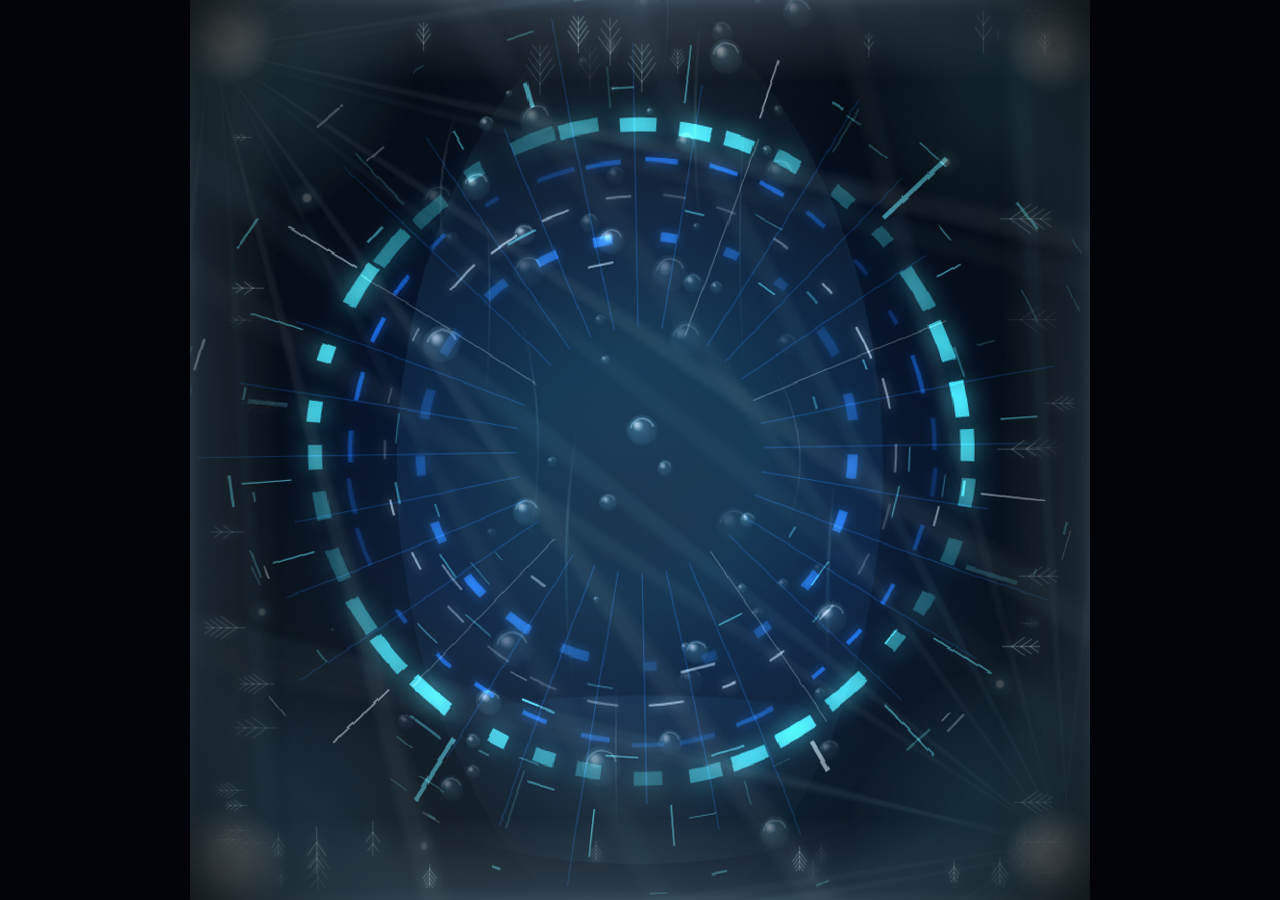
==== commit 2bea3fcf: "Add files via upload" ====
--- a/glitch-core/index.html
+++ b/glitch-core/index.html
@@ -4,14 +4,14 @@
   <meta charset="UTF-8" />
   <meta name="viewport" content="width=device-width, initial-scale=1, viewport-fit=cover" />
   <meta name="theme-color" content="#02040a" />
-  <title>Glitch Core — Premium Cryo Chamber</title>
+  <title>Frozen Core — Corsair 5400 Cryogenic Display</title>
   <style>
     :root {
       color-scheme: dark;
-      --cyan: #4ffcff;
-      --blue: #1b75ff;
-      --magenta: #ff2bd6;
-      --violet: #7d31ff;
+      --ice: #effeff;
+      --cyan: #68f5ff;
+      --blue: #2580ff;
+      --deep-blue: #071b3d;
     }
 
     * { box-sizing: border-box; }
@@ -49,89 +49,129 @@
       image-rendering: auto;
     }
 
-    #scanlines,
-    #noise,
-    #vignette,
+    #frostEdges,
+    #condensation,
+    #coldMist,
     #lensGlow,
-    #flash {
+    #vignette {
       position: absolute;
       inset: 0;
       pointer-events: none;
     }
 
-    #scanlines {
+    #frostEdges {
+      z-index: 6;
+      opacity: .76;
+      mix-blend-mode: screen;
+      background:
+        radial-gradient(ellipse at 4% 4%, rgba(240,254,255,.84) 0 1.2%, rgba(131,235,255,.34) 4%, transparent 16%),
+        radial-gradient(ellipse at 96% 5%, rgba(240,254,255,.72) 0 1%, rgba(99,213,255,.28) 4%, transparent 17%),
+        radial-gradient(ellipse at 4% 96%, rgba(231,253,255,.76) 0 1.2%, rgba(83,192,255,.30) 5%, transparent 18%),
+        radial-gradient(ellipse at 96% 95%, rgba(240,254,255,.80) 0 1.1%, rgba(108,223,255,.31) 4%, transparent 17%),
+        linear-gradient(to bottom, rgba(224,252,255,.30), transparent 9%, transparent 91%, rgba(191,244,255,.28)),
+        linear-gradient(to right, rgba(207,249,255,.26), transparent 10%, transparent 90%, rgba(202,247,255,.24));
+      box-shadow:
+        inset 0 0 15px rgba(224,252,255,.34),
+        inset 0 0 42px rgba(49,157,255,.18),
+        inset 0 0 92px rgba(0,22,60,.30);
+      animation: frostBreathe 7.5s ease-in-out infinite;
+    }
+
+    #frostEdges::before,
+    #frostEdges::after {
+      content: '';
+      position: absolute;
+      inset: -3%;
+      opacity: .48;
+      background:
+        repeating-conic-gradient(from 8deg at 5% 8%, transparent 0 9deg, rgba(220,252,255,.16) 10deg 10.8deg, transparent 11.5deg 21deg),
+        repeating-conic-gradient(from 176deg at 95% 92%, transparent 0 11deg, rgba(146,233,255,.14) 12deg 12.8deg, transparent 13.5deg 24deg);
+      filter: blur(.35px);
+      animation: crystalShimmer 9s ease-in-out infinite;
+    }
+
+    #frostEdges::after {
+      transform: rotate(180deg) scale(.98);
+      opacity: .30;
+      animation-delay: -4.5s;
+    }
+
+    #condensation {
       z-index: 5;
-      opacity: .20;
+      opacity: .34;
       mix-blend-mode: screen;
-      background: repeating-linear-gradient(
-        to bottom,
-        rgba(255,255,255,.035) 0,
-        rgba(255,255,255,.035) 1px,
-        rgba(0,0,0,.05) 2px,
-        rgba(0,0,0,.05) 4px
-      );
-      animation: scanShift 7s linear infinite;
-    }
-
-    #noise {
-      z-index: 6;
-      opacity: .08;
+      background:
+        radial-gradient(circle at 13% 22%, rgba(255,255,255,.80) 0 .28%, rgba(125,226,255,.22) .55%, transparent 1.6%),
+        radial-gradient(circle at 84% 18%, rgba(255,255,255,.70) 0 .23%, rgba(125,226,255,.18) .52%, transparent 1.45%),
+        radial-gradient(circle at 8% 68%, rgba(255,255,255,.66) 0 .20%, rgba(125,226,255,.17) .46%, transparent 1.3%),
+        radial-gradient(circle at 90% 76%, rgba(255,255,255,.72) 0 .24%, rgba(125,226,255,.19) .50%, transparent 1.4%),
+        radial-gradient(circle at 26% 94%, rgba(255,255,255,.60) 0 .18%, rgba(125,226,255,.15) .42%, transparent 1.2%);
+      animation: condensationDrift 12s ease-in-out infinite;
+    }
+
+    #coldMist {
+      z-index: 4;
+      opacity: .58;
       mix-blend-mode: screen;
-      background-image: url("data:image/svg+xml,%3Csvg xmlns='http://www.w3.org/2000/svg' width='180' height='180' viewBox='0 0 180 180'%3E%3Cfilter id='n'%3E%3CfeTurbulence type='fractalNoise' baseFrequency='.95' numOctaves='3' stitchTiles='stitch'/%3E%3C/filter%3E%3Crect width='100%25' height='100%25' filter='url(%23n)' opacity='.9'/%3E%3C/svg%3E");
-      animation: noiseMove .22s steps(2) infinite;
+      background:
+        radial-gradient(ellipse at 22% 106%, rgba(194,248,255,.20), transparent 38%),
+        radial-gradient(ellipse at 77% 103%, rgba(80,177,255,.18), transparent 42%),
+        radial-gradient(ellipse at 50% -10%, rgba(188,247,255,.10), transparent 34%);
+      filter: blur(8px);
+      animation: mistDrift 8s ease-in-out infinite;
     }
 
     #lensGlow {
       z-index: 7;
-      opacity: .72;
+      opacity: .62;
       mix-blend-mode: screen;
       background:
-        radial-gradient(circle at 50% 50%, transparent 51%, rgba(79,252,255,.035) 63%, transparent 73%),
-        radial-gradient(circle at 50% 50%, transparent 60%, rgba(255,43,214,.028) 77%, transparent 89%);
-      animation: lensBreathe 5.2s ease-in-out infinite;
+        radial-gradient(circle at 50% 50%, transparent 49%, rgba(104,245,255,.032) 62%, transparent 73%),
+        radial-gradient(circle at 50% 50%, transparent 63%, rgba(37,128,255,.028) 79%, transparent 90%);
+      animation: lensBreathe 6.2s ease-in-out infinite;
     }
 
     #vignette {
       z-index: 8;
       background:
-        radial-gradient(circle at center, transparent 46%, rgba(0,0,0,.34) 77%, rgba(0,0,0,.86) 100%),
-        linear-gradient(90deg, rgba(0,0,0,.25), transparent 13%, transparent 87%, rgba(0,0,0,.25));
-    }
-
-    #flash {
-      z-index: 9;
-      opacity: 0;
-      mix-blend-mode: screen;
-      background: linear-gradient(90deg, rgba(79,252,255,.45), rgba(255,43,214,.25));
-    }
-
-    @keyframes scanShift {
-      from { transform: translateY(0); }
-      to   { transform: translateY(8px); }
-    }
-
-    @keyframes noiseMove {
-      0%   { transform: translate(0,0); }
-      25%  { transform: translate(-2%,1%); }
-      50%  { transform: translate(1%,-2%); }
-      75%  { transform: translate(2%,2%); }
-      100% { transform: translate(-1%,0); }
+        radial-gradient(circle at center, transparent 48%, rgba(0,0,0,.24) 76%, rgba(0,0,0,.78) 100%),
+        linear-gradient(90deg, rgba(0,0,0,.20), transparent 12%, transparent 88%, rgba(0,0,0,.20));
+    }
+
+    @keyframes frostBreathe {
+      0%, 100% { opacity: .66; filter: brightness(.92); }
+      50% { opacity: .88; filter: brightness(1.10); }
+    }
+
+    @keyframes crystalShimmer {
+      0%, 100% { opacity: .28; transform: scale(1) rotate(0deg); }
+      50% { opacity: .58; transform: scale(1.012) rotate(.45deg); }
+    }
+
+    @keyframes condensationDrift {
+      0%, 100% { transform: translate3d(0,0,0); opacity: .26; }
+      50% { transform: translate3d(0,1.4%,0); opacity: .42; }
+    }
+
+    @keyframes mistDrift {
+      0%, 100% { transform: translate3d(-2%,1%,0) scale(1.02); }
+      50% { transform: translate3d(2%,-1%,0) scale(1.08); }
     }
 
     @keyframes lensBreathe {
-      0%, 100% { transform: scale(1); opacity: .55; }
-      50%      { transform: scale(1.035); opacity: .82; }
+      0%, 100% { transform: scale(1); opacity: .48; }
+      50% { transform: scale(1.025); opacity: .72; }
     }
   </style>
 </head>
 <body>
-  <main id="stage" aria-label="Animated glitch art cooler display">
+  <main id="stage" aria-label="Animated premium cryogenic cooler display">
     <canvas id="display"></canvas>
-    <div id="scanlines"></div>
-    <div id="noise"></div>
+    <div id="coldMist"></div>
+    <div id="condensation"></div>
+    <div id="frostEdges"></div>
     <div id="lensGlow"></div>
     <div id="vignette"></div>
-    <div id="flash"></div>
   </main>
 
   <script>
@@ -141,7 +181,6 @@
       const stage = document.getElementById('stage');
       const canvas = document.getElementById('display');
       const screenCtx = canvas.getContext('2d', { alpha: false });
-      const flash = document.getElementById('flash');
 
       const sceneCanvas = document.createElement('canvas');
       const warpCanvas = document.createElement('canvas');
@@ -152,14 +191,10 @@
       const LENS_BANDS = 72;
       const BASE_LENS = 0.085;
       const LENS_BREATH = 0.014;
-      const GLITCH_LENS = 0.075;
 
       let dpr = 1;
       let size = 480;
       let last = performance.now();
-      let glitchPower = 0;
-      let nextGlitch = 500;
-      let flashTime = 0;
       let seed = 1337;
 
       const particles = Array.from({ length: 86 }, (_, i) => ({
@@ -271,7 +306,7 @@
           const len = size * (.34 + ((i * 19) % 7) * .018);
           line(Math.cos(a) * 60 * scale, Math.sin(a) * 60 * scale,
                Math.cos(a) * len, Math.sin(a) * len, .55,
-               i % 7 === 0 ? '#ff2bd6' : '#1b75ff', .48);
+               i % 7 === 0 ? '#effeff' : '#2580ff', .48);
         }
         ctx.restore();
       }
@@ -290,8 +325,8 @@
           ctx.translate(x, y);
           ctx.rotate(a + Math.PI / 2);
           ctx.fillStyle = p.c
-            ? `rgba(255,43,214,${.18 + pulse * .36})`
-            : `rgba(79,252,255,${.12 + pulse * .34})`;
+            ? `rgba(239,254,255,${.14 + pulse * .30})`
+            : `rgba(104,245,255,${.12 + pulse * .34})`;
           ctx.fillRect(-p.l * scale * .5, -p.z * scale * .5, p.l * scale, p.z * scale);
           ctx.restore();
         }
@@ -306,8 +341,8 @@
         const ringDefs = [
           { r: 159, w: 7,   a: .63, s:  .18, c: '#4ffcff' },
           { r: 142, w: 2.2, a: .52, s: -.28, c: '#1b75ff' },
-          { r: 123, w: 1.1, a: .46, s:  .41, c: '#ff2bd6' },
-          { r: 105, w: 4.6, a: .42, s: -.13, c: '#7d31ff' }
+          { r: 123, w: 1.1, a: .46, s:  .41, c: '#effeff' },
+          { r: 105, w: 4.6, a: .42, s: -.13, c: '#2580ff' }
         ];
 
         for (let ri = 0; ri < ringDefs.length; ri++) {
@@ -340,7 +375,7 @@
           line(Math.cos(a) * r1, Math.sin(a) * r1,
                Math.cos(a) * r2, Math.sin(a) * r2,
                (i % 5 === 0 ? 2.2 : .8) * scale,
-               i % 6 === 0 ? '#ff2bd6' : '#4ffcff',
+               i % 6 === 0 ? '#effeff' : '#68f5ff',
                .22 + flicker * .42);
         }
 
@@ -370,7 +405,7 @@
         aura.addColorStop(0, 'rgba(176,247,255,.085)');
         aura.addColorStop(.24, 'rgba(94,218,255,.12)');
         aura.addColorStop(.50, 'rgba(42,143,255,.10)');
-        aura.addColorStop(.74, 'rgba(123,48,255,.05)');
+        aura.addColorStop(.74, 'rgba(37,128,255,.045)');
         aura.addColorStop(1, 'rgba(0,0,0,0)');
         ctx.fillStyle = aura;
         ctx.beginPath();
@@ -403,8 +438,8 @@
 
           const strand = ctx.createLinearGradient(cx + baseX, y1, cx + baseX + sway, y2);
           strand.addColorStop(0, 'rgba(255,255,255,0)');
-          strand.addColorStop(.38, i % 4 === 0 ? 'rgba(255,75,220,.055)' : 'rgba(119,226,255,.055)');
-          strand.addColorStop(.62, i % 4 === 0 ? 'rgba(255,75,220,.09)' : 'rgba(190,247,255,.095)');
+          strand.addColorStop(.38, i % 4 === 0 ? 'rgba(239,254,255,.060)' : 'rgba(119,226,255,.055)');
+          strand.addColorStop(.62, i % 4 === 0 ? 'rgba(239,254,255,.105)' : 'rgba(190,247,255,.095)');
           strand.addColorStop(1, 'rgba(255,255,255,0)');
 
           ctx.strokeStyle = strand;
@@ -438,9 +473,9 @@
           );
 
           if (b.tint > .78) {
-            bg.addColorStop(0, 'rgba(255,255,255,.96)');
-            bg.addColorStop(.27, 'rgba(255,104,229,.27)');
-            bg.addColorStop(1, 'rgba(255,104,229,0)');
+            bg.addColorStop(0, 'rgba(255,255,255,.98)');
+            bg.addColorStop(.27, 'rgba(210,250,255,.25)');
+            bg.addColorStop(1, 'rgba(210,250,255,0)');
           } else {
             bg.addColorStop(0, 'rgba(255,255,255,.97)');
             bg.addColorStop(.25, 'rgba(150,238,255,.28)');
@@ -453,7 +488,7 @@
           ctx.fill();
 
           ctx.strokeStyle = b.tint > .78
-            ? 'rgba(255,119,232,.38)'
+            ? 'rgba(239,254,255,.42)'
             : 'rgba(223,252,255,.46)';
           ctx.lineWidth = Math.max(.65, br * .105);
           ctx.beginPath();
@@ -479,50 +514,11 @@
         ctx.restore();
       }
 
-      function drawDataBars(t, cx, cy, scale) {
-        ctx.save();
-        ctx.globalCompositeOperation = 'lighter';
-        for (let i = 0; i < 22; i++) {
-          const y = (24 + i * 19 + ((t * 48 + i * 13) % 19)) * scale;
-          const wide = ((i * 37) % 120 + 18) * scale;
-          const left = i % 2 ? cx - 210 * scale : cx + 34 * scale;
-          ctx.fillStyle = i % 5 === 0 ? 'rgba(255,43,214,.15)' : 'rgba(79,252,255,.12)';
-          ctx.fillRect(left, y, wide, Math.max(.5, ((i % 3) + 1) * .65 * scale));
-        }
-        ctx.restore();
-      }
-
-      function drawGlitchSlices() {
-        if (glitchPower < .04) return;
-
-        const count = 7 + Math.floor(glitchPower * 14);
-        const snapshot = document.createElement('canvas');
-        snapshot.width = sceneCanvas.width;
-        snapshot.height = sceneCanvas.height;
-        snapshot.getContext('2d').drawImage(sceneCanvas, 0, 0);
-
-        ctx.save();
-        for (let i = 0; i < count; i++) {
-          const h = (3 + rand() * 34) * dpr;
-          const y = rand() * (sceneCanvas.height - h);
-          const dx = (rand() - .5) * 92 * dpr * glitchPower;
-          ctx.globalAlpha = .46 + rand() * .62;
-          ctx.drawImage(snapshot, 0, y, sceneCanvas.width, h,
-                        dx / dpr, y / dpr, size, h / dpr);
-
-          if (rand() > .62) {
-            ctx.fillStyle = rand() > .5 ? 'rgba(79,252,255,.26)' : 'rgba(255,43,214,.24)';
-            ctx.fillRect(0, y / dpr, size, Math.max(1, h / dpr * .16));
-          }
-        }
-        ctx.restore();
-      }
-
       function applyLensDistortion(t) {
         const breath = Math.sin(t * 1.18) * LENS_BREATH;
-        const strength = BASE_LENS + breath + glitchPower * GLITCH_LENS;
+        const strength = BASE_LENS + breath;
         const band = size / LENS_BANDS;
-        const burstWobble = .35 + glitchPower * 4.8;
+        const glassWobble = .28;
 
         warpCtx.setTransform(dpr, 0, 0, dpr, 0, 0);
         warpCtx.globalCompositeOperation = 'source-over';
@@ -537,7 +533,7 @@
           const curve = Math.max(0, 1 - ny * ny);
           const widthScale = 1 + strength * curve;
           const destW = size * widthScale;
-          const wobble = Math.sin(t * 1.9 + ny * 5.2) * burstWobble * curve;
+          const wobble = Math.sin(t * .72 + ny * 5.2) * glassWobble * curve;
           const dx = (size - destW) * .5 + wobble;
 
           warpCtx.drawImage(
@@ -560,7 +556,7 @@
           const curve = Math.max(0, 1 - nx * nx);
           const heightScale = 1 + strength * curve;
           const destH = size * heightScale;
-          const wobble = Math.cos(t * 1.55 + nx * 4.8) * burstWobble * curve;
+          const wobble = Math.cos(t * .61 + nx * 4.8) * glassWobble * curve;
           const dy = (size - destH) * .5 + wobble;
 
           screenCtx.drawImage(
@@ -572,16 +568,85 @@
 
         screenCtx.save();
         screenCtx.globalCompositeOperation = 'screen';
-        screenCtx.globalAlpha = .22 + glitchPower * .12;
+        screenCtx.globalAlpha = .22;
         const rim = screenCtx.createRadialGradient(
           size * .5, size * .5, size * .31,
           size * .5, size * .5, size * .56
         );
         rim.addColorStop(0, 'rgba(0,0,0,0)');
         rim.addColorStop(.58, 'rgba(79,252,255,.025)');
-        rim.addColorStop(.79, 'rgba(255,43,214,.045)');
+        rim.addColorStop(.79, 'rgba(37,128,255,.042)');
         rim.addColorStop(1, 'rgba(0,0,0,0)');
         screenCtx.fillStyle = rim;
+        screenCtx.fillRect(0, 0, size, size);
+        screenCtx.restore();
+      }
+
+      const frostCrystals = Array.from({ length: 52 }, (_, i) => {
+        const side = i % 4;
+        const along = rand();
+        const depth = 5 + rand() * 23;
+        let x, y, angle;
+        if (side === 0) { x = along * 480; y = depth; angle = Math.PI * .5; }
+        else if (side === 1) { x = 480 - depth; y = along * 480; angle = Math.PI; }
+        else if (side === 2) { x = along * 480; y = 480 - depth; angle = -Math.PI * .5; }
+        else { x = depth; y = along * 480; angle = 0; }
+        return {
+          x, y, angle,
+          len: 7 + rand() * 20,
+          branches: 2 + Math.floor(rand() * 3),
+          phase: rand() * Math.PI * 2,
+          alpha: .10 + rand() * .24
+        };
+      });
+
+      function drawScreenFrost(t, scale) {
+        screenCtx.save();
+        screenCtx.globalCompositeOperation = 'screen';
+        screenCtx.lineCap = 'round';
+
+        for (const f of frostCrystals) {
+          const shimmer = .62 + Math.sin(t * .72 + f.phase) * .38;
+          const x = f.x * scale;
+          const y = f.y * scale;
+          const len = f.len * scale;
+          const dx = Math.cos(f.angle) * len;
+          const dy = Math.sin(f.angle) * len;
+
+          screenCtx.strokeStyle = `rgba(224,252,255,${f.alpha * shimmer})`;
+          screenCtx.lineWidth = Math.max(.45, .72 * scale);
+          screenCtx.shadowBlur = 4 * scale;
+          screenCtx.shadowColor = 'rgba(104,245,255,.55)';
+          screenCtx.beginPath();
+          screenCtx.moveTo(x, y);
+          screenCtx.lineTo(x + dx, y + dy);
+          screenCtx.stroke();
+
+          for (let b = 1; b <= f.branches; b++) {
+            const p = b / (f.branches + 1);
+            const bx = x + dx * p;
+            const by = y + dy * p;
+            const bl = len * (.18 + .08 * b);
+            const spread = .62;
+            for (const sign of [-1, 1]) {
+              const a = f.angle + sign * spread;
+              screenCtx.beginPath();
+              screenCtx.moveTo(bx, by);
+              screenCtx.lineTo(bx - Math.cos(a) * bl, by - Math.sin(a) * bl);
+              screenCtx.stroke();
+            }
+          }
+        }
+
+        const haze = screenCtx.createRadialGradient(
+          size * .5, size * .5, size * .39,
+          size * .5, size * .5, size * .71
+        );
+        haze.addColorStop(0, 'rgba(0,0,0,0)');
+        haze.addColorStop(.67, 'rgba(154,237,255,.018)');
+        haze.addColorStop(.88, 'rgba(222,252,255,.075)');
+        haze.addColorStop(1, 'rgba(255,255,255,.12)');
+        screenCtx.fillStyle = haze;
         screenCtx.fillRect(0, 0, size, size);
         screenCtx.restore();
       }
@@ -594,28 +659,13 @@
         const cx = size / 2;
         const cy = size / 2;
 
-        if (tms > nextGlitch) {
-          glitchPower = .75 + Math.random() * .95;
-          flashTime = Math.random() > .35 ? 110 + Math.random() * 150 : 0;
-          nextGlitch = tms + 320 + Math.random() * 950;
-        }
-        glitchPower *= Math.pow(.955, dt / 16.67);
 
         drawBackground(t, cx, cy, scale);
-        drawDataBars(t, cx, cy, scale);
         drawParticles(t, cx, cy, scale);
         drawRings(t, cx, cy, scale);
         drawCryoChamber(t, cx, cy, scale);
-        drawGlitchSlices();
         applyLensDistortion(t);
-
-        if (flashTime > 0) {
-          flashTime -= dt;
-          flash.style.opacity = String(Math.min(.62, flashTime / 180));
-          flash.style.transform = `translateX(${(Math.random() - .5) * 9}px)`;
-        } else {
-          flash.style.opacity = '0';
-        }
+        drawScreenFrost(t, scale);
 
         requestAnimationFrame(draw);
       }
